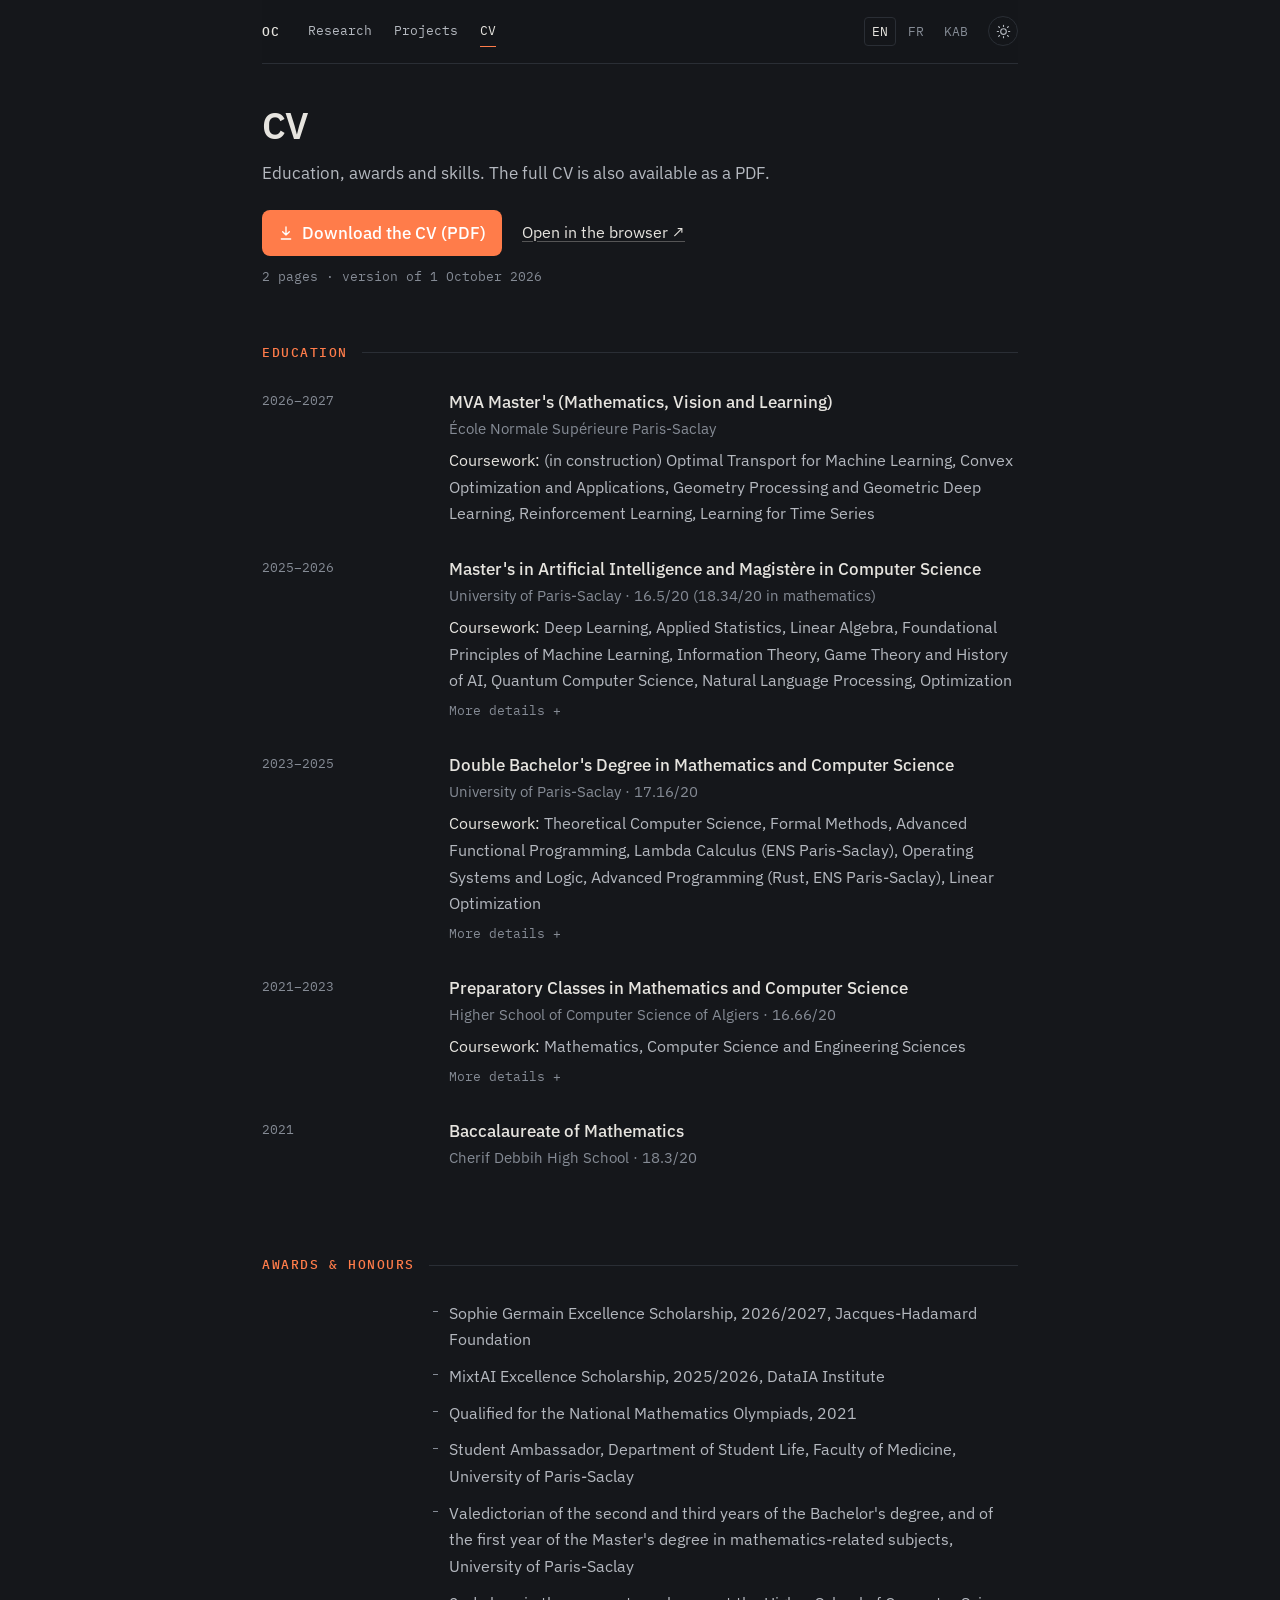
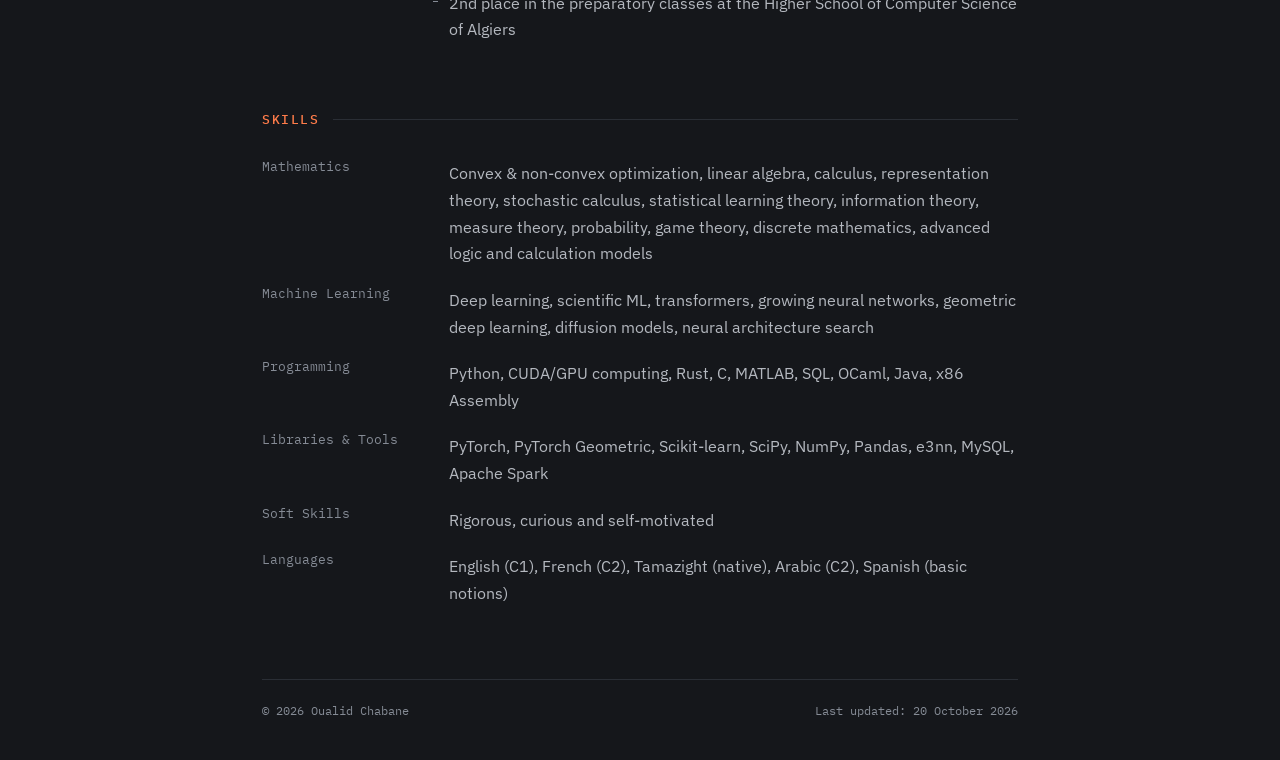
==== cv.html @ d7f4d1bd "Split the site into pages, add live demos and the CV download - Home page now shows only an introduc" ====
<!DOCTYPE html>
<html lang="en">
<head>
<meta charset="UTF-8">
<meta name="viewport" content="width=device-width, initial-scale=1.0">
<title>CV · Oualid Chabane</title>
<script>try{var t=localStorage.getItem("site-theme");if(t)document.documentElement.setAttribute("data-theme",t);}catch(e){}</script>
<link rel="preconnect" href="https://fonts.googleapis.com">
<link rel="preconnect" href="https://fonts.gstatic.com" crossorigin>
<link href="https://fonts.googleapis.com/css2?family=IBM+Plex+Mono:wght@400;500&family=IBM+Plex+Sans:ital,wght@0,400;0,500;0,600;1,400&family=Noto+Sans+Tifinagh&display=swap" rel="stylesheet">
<link rel="stylesheet" href="style.css?v=14">
</head>
<body>

<div class="page">

  <header class="top-bar">
    <a class="top-mark" href="index.html">OC</a>
    <nav class="site-nav" aria-label="Site">
      <a href="research.html" data-i18n="navResearchShort"></a>
      <a href="projects.html" data-i18n="navProjects"></a>
      <a href="cv.html" data-i18n="navCV" class="active" aria-current="page"></a>
    </nav>
    <div class="top-actions">
      <div class="lang-switch">
        <button type="button" data-lang="en" aria-label="English">EN</button>
        <button type="button" data-lang="fr" aria-label="Français">FR</button>
        <button type="button" data-lang="kab" aria-label="Taqbaylit">KAB</button>
      </div>
      <button type="button" class="theme-toggle" aria-label="Switch light / dark theme">
        <svg class="icon-sun" viewBox="0 0 24 24" width="15" height="15" fill="none" stroke="currentColor" stroke-width="1.8" stroke-linecap="round"><circle cx="12" cy="12" r="4.5"/><path d="M12 2v2M12 20v2M4.2 4.2l1.4 1.4M18.4 18.4l1.4 1.4M2 12h2M20 12h2M4.2 19.8l1.4-1.4M18.4 5.6l1.4-1.4"/></svg>
        <svg class="icon-moon" viewBox="0 0 24 24" width="15" height="15" fill="none" stroke="currentColor" stroke-width="1.8" stroke-linejoin="round"><path d="M20.5 13.2A8.5 8.5 0 1 1 10.8 3.5a6.6 6.6 0 0 0 9.7 9.7z"/></svg>
      </button>
    </div>
  </header>

  <main>
    <div class="page-header">
      <h1 data-i18n="navCV"></h1>
      <p class="page-lead" data-i18n="cvLead"></p>
      <div class="cv-actions">
        <a class="cv-download" href="files/Oualid_Chabane_CV.pdf" download="Oualid_Chabane_CV.pdf">
          <svg viewBox="0 0 24 24" width="16" height="16" fill="none" stroke="currentColor" stroke-width="2" stroke-linecap="round" stroke-linejoin="round" aria-hidden="true"><path d="M12 3v12M7 10l5 5 5-5M5 21h14"/></svg>
          <span data-i18n="cvDownload"></span>
        </a>
        <a class="cv-open" href="files/Oualid_Chabane_CV.pdf" target="_blank" rel="noopener"><span data-i18n="cvOpen"></span> ↗</a>
      </div>
      <p class="cv-meta" data-i18n="cvMeta"></p>
    </div>

    <section id="education">
      <h2 data-i18n="navEducation"></h2>
      <ul class="entries" id="education-list"></ul>
    </section>

    <section id="awards">
      <h2 data-i18n="navAwards"></h2>
      <ul class="plain-list" id="awards-list"></ul>
    </section>

    <section id="skills">
      <h2 data-i18n="navSkills"></h2>
      <ul class="entries compact" id="skills-list"></ul>
    </section>
  </main>

  <footer>
    <span data-i18n="footer"></span>
    <span><span data-i18n="lastUpdated"></span>: <span data-i18n="lastUpdatedValue"></span></span>
  </footer>

</div>

<script src="theme.js?v=14"></script>
<script src="i18n.js?v=14"></script>
<script src="lang.js?v=14"></script>
</body>
</html>
---- style.css ----
/* dark by default; theme.js switches to the soft light palette below */
:root {
  --bg: #15171b;
  --text: #e6e4df;
  --text-2: #b4b8bf;
  --muted: #858b95;
  --border: #2a2e35;
  --accent: #ff7c4a;
  --code-bg: #1c1f24;
  /* ink and accent as rgb triplets, read by epicycles.js for the portrait */
  --ink-rgb: 230, 228, 223;
  --accent-rgb: 255, 124, 74;
  --bg-rgb: 21, 23, 27;
  color-scheme: dark;

  --sans: "IBM Plex Sans", "Noto Sans Tifinagh", system-ui, sans-serif;
  --mono: "IBM Plex Mono", ui-monospace, Menlo, monospace;
  --side: 9rem; /* the date / label column */
  --gap: 2rem;
}

:root[data-theme="light"] {
  --bg: #f2efe9;
  --text: #1c1f24;
  --text-2: #464b54;
  --muted: #7b808a;
  --border: #dcd8d0;
  --accent: #cf4d1c;
  --code-bg: #e9e5dd;
  --ink-rgb: 28, 31, 36;
  --accent-rgb: 207, 77, 28;
  --bg-rgb: 242, 239, 233;
  color-scheme: light;
}

* {
  box-sizing: border-box;
}

html {
  font-size: 17px;
  scroll-behavior: smooth;
  -webkit-text-size-adjust: 100%;
}

body {
  margin: 0;
  font-family: var(--sans);
  color: var(--text);
  background: var(--bg);
  line-height: 1.65;
  -webkit-font-smoothing: antialiased;
  transition: background-color 0.2s, color 0.2s;
}

::selection {
  background: rgba(var(--accent-rgb), 0.3);
}

a {
  color: var(--text);
  text-decoration: underline;
  text-decoration-color: rgba(var(--ink-rgb), 0.3);
  text-decoration-thickness: 1px;
  text-underline-offset: 3px;
  transition: color 0.15s, text-decoration-color 0.15s;
}

a:hover {
  color: var(--accent);
  text-decoration-color: currentColor;
}

.mono {
  font-family: var(--mono);
  font-size: 0.85em;
}

.page {
  max-width: 820px;
  margin: 0 auto;
  padding: 0 clamp(16px, 5vw, 32px);
}

/* top bar */

.top-bar {
  position: sticky;
  top: 0;
  z-index: 10;
  display: flex;
  align-items: center;
  gap: 28px;
  padding: 16px 0;
  border-bottom: 1px solid var(--border);
  background: rgba(var(--bg-rgb), 0.88);
  -webkit-backdrop-filter: blur(10px);
  backdrop-filter: blur(10px);
  font-family: var(--mono);
  font-size: 0.78rem;
}

.site-nav {
  display: flex;
  gap: 22px;
  margin-right: auto;
}

.site-nav a {
  padding: 4px 0;
  border-bottom: 1px solid transparent;
  color: var(--text-2);
  text-decoration: none;
}

.site-nav a:hover {
  color: var(--text);
}

.site-nav a.active {
  color: var(--text);
  border-bottom-color: var(--accent);
}

.top-mark {
  font-weight: 500;
  letter-spacing: 0.08em;
  text-decoration: none;
}

.back-link {
  display: inline-block;
  margin-top: 24px;
  font-family: var(--mono);
  font-size: 0.78rem;
  text-decoration: none;
  color: var(--text-2);
}

.top-actions {
  display: flex;
  align-items: center;
  gap: 12px;
}

.lang-switch {
  display: flex;
  gap: 4px;
}

.theme-toggle {
  -webkit-appearance: none;
  appearance: none;
  display: grid;
  place-items: center;
  width: 30px;
  height: 30px;
  padding: 0;
  border: 1px solid var(--border);
  border-radius: 50%;
  background: none;
  color: var(--text-2);
  cursor: pointer;
}

.theme-toggle:hover {
  color: var(--accent);
}

.theme-toggle .icon-moon,
:root[data-theme="light"] .theme-toggle .icon-sun {
  display: none;
}

:root[data-theme="light"] .theme-toggle .icon-moon {
  display: block;
}

.lang-switch button {
  -webkit-appearance: none;
  appearance: none;
  padding: 3px 7px;
  border: 1px solid transparent;
  border-radius: 4px;
  background: none;
  color: var(--muted);
  font: inherit;
  cursor: pointer;
}

.lang-switch button:hover {
  color: var(--text);
}

.lang-switch button.active {
  color: var(--text);
  border-color: var(--border);
}

/* hero */

.hero {
  text-align: center;
  padding: 16px 0 0;
}

.signal-portrait {
  display: block;
  width: 300px;
  max-width: 80%;
  height: auto;
  margin: 0 auto 20px;
}

.site-name {
  margin: 0;
  font-size: 2.5rem;
  font-weight: 600;
  letter-spacing: -0.02em;
  line-height: 1.15;
}

.tagline {
  max-width: 520px;
  margin: 10px auto 0;
  color: var(--text-2);
  font-size: 1.05rem;
}

.contact-row {
  display: flex;
  flex-wrap: wrap;
  justify-content: center;
  gap: 6px 22px;
  margin: 22px 0 0;
  padding: 0;
  list-style: none;
  font-size: 0.92rem;
}

.contact-row .mono {
  color: var(--text-2);
}

.hero-meta {
  margin: 8px 0 0;
  color: var(--muted);
  font-size: 0.85rem;
}

/* page headers on the inner pages */

.page-header {
  padding: 40px 0 0;
}

.page-header h1 {
  margin: 0;
  font-size: 2.2rem;
  font-weight: 600;
  letter-spacing: -0.02em;
  line-height: 1.15;
}

.page-lead {
  max-width: 640px;
  margin: 12px 0 0;
  color: var(--text-2);
  font-size: 1.02rem;
}

/* home: about, selected work, links to the other pages */

.about {
  max-width: 680px;
  margin: 0;
  color: var(--text-2);
}

.features {
  display: grid;
  gap: 18px;
  margin: 0;
  padding: 0;
  list-style: none;
}

.feature {
  display: grid;
  grid-template-columns: 240px minmax(0, 1fr);
  gap: 22px;
  padding: 16px;
  border: 1px solid var(--border);
  border-radius: 10px;
  transition: border-color 0.2s;
}

.feature:hover {
  border-color: rgba(var(--accent-rgb), 0.55);
}

.feature-thumb {
  display: block;
  overflow: hidden;
  border: 1px solid var(--border);
  border-radius: 6px;
  aspect-ratio: 16 / 10;
  align-self: start;
  background: var(--code-bg);
}

.feature-thumb img {
  display: block;
  width: 100%;
  height: 100%;
  object-fit: cover;
  opacity: 0.9;
  transition: transform 0.3s ease, opacity 0.2s;
}

:root[data-theme="light"] .feature-thumb img {
  opacity: 1;
}

.feature:hover .feature-thumb img {
  opacity: 1;
  transform: scale(1.03);
}

.feature-main p {
  margin: 0;
}

.feature-meta {
  font-family: var(--mono);
  font-size: 0.74rem;
  color: var(--muted);
}

.feature-title {
  margin: 6px 0 0;
  font-size: 1.12rem;
  font-weight: 600;
  line-height: 1.3;
}

.feature-title a {
  text-decoration: none;
}

.feature-title a::after {
  content: " →";
  color: var(--muted);
}

.feature-title a:hover::after {
  color: var(--accent);
}

.feature-text {
  margin-top: 8px !important;
  color: var(--text-2);
  font-size: 0.94rem;
}

.more-links {
  display: grid;
  grid-template-columns: repeat(3, minmax(0, 1fr));
  gap: 14px;
}

.more-links a {
  display: flex;
  flex-direction: column;
  gap: 6px;
  padding: 16px;
  border: 1px solid var(--border);
  border-radius: 10px;
  text-decoration: none;
  transition: border-color 0.2s;
}

.more-links a:hover {
  border-color: var(--accent);
}

.more-title {
  font-weight: 600;
  color: var(--text);
}

.more-title::after {
  content: " →";
  color: var(--muted);
}

.more-sub {
  color: var(--muted);
  font-size: 0.85rem;
  line-height: 1.45;
}

/* CV page */

.cv-actions {
  display: flex;
  flex-wrap: wrap;
  align-items: center;
  gap: 12px 20px;
  margin-top: 22px;
}

.cv-download {
  display: inline-flex;
  align-items: center;
  gap: 8px;
  padding: 9px 16px;
  border-radius: 8px;
  background: var(--accent);
  color: #fff;
  font-weight: 500;
  text-decoration: none;
}

.cv-download:hover {
  color: #fff;
  filter: brightness(1.08);
}

.cv-open {
  font-size: 0.92rem;
}

.cv-meta {
  margin: 10px 0 0;
  font-family: var(--mono);
  font-size: 0.74rem;
  color: var(--muted);
}

/* sections */

section {
  padding-top: 56px;
  scroll-margin-top: 24px;
}

h2 {
  margin: 0 0 24px;
  font-family: var(--mono);
  font-size: 0.76rem;
  font-weight: 500;
  letter-spacing: 0.12em;
  text-transform: uppercase;
  color: var(--accent);
  display: flex;
  align-items: center;
  gap: 14px;
}

h2::after {
  content: "";
  flex: 1;
  height: 1px;
  background: var(--border);
}

.entries,
.plain-list {
  list-style: none;
  margin: 0;
  padding: 0;
}

.entry {
  display: grid;
  grid-template-columns: var(--side) minmax(0, 1fr);
  gap: 0 var(--gap);
  margin-bottom: 28px;
}

.entries.compact .entry {
  margin-bottom: 14px;
}

.entry-date {
  padding-top: 3px;
  font-family: var(--mono);
  font-size: 0.78rem;
  color: var(--muted);
  line-height: 1.5;
}

.entry-thumb {
  display: block;
  margin-top: 12px;
  overflow: hidden;
  border: 1px solid var(--border);
  border-radius: 6px;
  aspect-ratio: 16 / 10;
  background: var(--code-bg);
}

.entry-thumb img {
  display: block;
  width: 100%;
  height: 100%;
  object-fit: cover;
  opacity: 0.88;
  transition: transform 0.3s ease, opacity 0.2s;
}

:root[data-theme="light"] .entry-thumb img {
  opacity: 1;
}

.entry-thumb:hover img {
  opacity: 1;
  transform: scale(1.04);
}

.entry-main p {
  margin: 0;
}

.entry-title {
  font-weight: 500;
}

.entry-title a {
  text-decoration: none;
}

.entry-title a::after {
  content: " →";
  color: var(--muted);
  transition: color 0.15s;
}

.entry-title a:hover::after {
  color: var(--accent);
}

.entry-sub {
  color: var(--muted);
  font-size: 0.9rem;
}

.entry-text {
  margin-top: 6px !important;
  color: var(--text-2);
  font-size: 0.95rem;
}

.entry-label {
  color: var(--text);
}

.coursework-more summary {
  display: inline-block;
  margin-top: 6px;
  list-style: none;
  cursor: pointer;
  font-family: var(--mono);
  font-size: 0.75rem;
  color: var(--muted);
}

.coursework-more summary::-webkit-details-marker {
  display: none;
}

.coursework-more summary::after {
  content: " +";
}

.coursework-more[open] summary::after {
  content: " −";
}

.coursework-more summary:hover {
  color: var(--accent);
}

.plain-list {
  padding-left: calc(var(--side) + var(--gap));
}

.plain-list li {
  position: relative;
  margin-bottom: 10px;
  color: var(--text-2);
  font-size: 0.95rem;
}

.plain-list li::before {
  content: "";
  position: absolute;
  left: -16px;
  top: 0.7em;
  width: 5px;
  height: 1px;
  background: var(--muted);
}

/* footer */

footer {
  display: flex;
  justify-content: space-between;
  flex-wrap: wrap;
  gap: 6px 20px;
  margin-top: 72px;
  padding: 20px 0 40px;
  border-top: 1px solid var(--border);
  font-family: var(--mono);
  font-size: 0.72rem;
  color: var(--muted);
}

/* project page */

#project-detail {
  padding-top: 24px;
  font-size: 1.02rem;
  line-height: 1.7;
}

#project-detail h2 {
  display: block;
  margin: 0;
  font-family: var(--sans);
  font-size: 2rem;
  font-weight: 600;
  letter-spacing: -0.02em;
  line-height: 1.2;
  text-transform: none;
  color: var(--text);
}

#project-detail h2::after {
  content: none;
}

#project-detail .period {
  margin: 10px 0 0;
  font-family: var(--mono);
  font-size: 0.8rem;
  color: var(--muted);
}

#project-detail .research-meta {
  margin: 4px 0 28px;
  color: var(--muted);
  font-size: 0.92rem;
}

#project-detail p {
  color: var(--text-2);
}

.project-intro {
  margin-top: 28px;
}

#project-detail .project-intro p {
  color: var(--text);
}

.project-links {
  display: flex;
  flex-wrap: wrap;
  gap: 8px;
  margin: 18px 0 0;
}

.project-links a {
  padding: 5px 12px;
  border: 1px solid var(--border);
  border-radius: 6px;
  font-size: 0.85rem;
  text-decoration: none;
}

.project-links a:hover {
  border-color: var(--accent);
}

#project-detail .detail-heading {
  margin: 40px 0 8px;
  font-size: 1.2rem;
  font-weight: 600;
  letter-spacing: -0.01em;
  color: var(--text);
}

.detail-table {
  margin: 20px 0;
  overflow-x: auto;
}

.detail-table table {
  width: 100%;
  border-collapse: collapse;
  font-size: 0.9rem;
  line-height: 1.45;
  font-variant-numeric: tabular-nums;
}

.detail-table th {
  padding: 8px 14px 8px 0;
  border-bottom: 1px solid var(--muted);
  font-family: var(--mono);
  font-size: 0.75rem;
  font-weight: 500;
  text-align: left;
  color: var(--muted);
  white-space: nowrap;
}

.detail-table td {
  padding: 8px 14px 8px 0;
  border-bottom: 1px solid var(--border);
  color: var(--text-2);
}

.detail-table td:first-child {
  color: var(--text);
}

.katex-display {
  overflow-x: auto;
  overflow-y: hidden;
  padding: 2px 0;
}

.project-pager {
  display: flex;
  justify-content: space-between;
  gap: 24px;
  margin-top: 56px;
  padding-top: 20px;
  border-top: 1px solid var(--border);
  font-size: 0.9rem;
  line-height: 1.4;
}

.project-pager a {
  max-width: 46%;
  color: var(--text-2);
  text-decoration: none;
}

.project-pager a:hover {
  color: var(--accent);
}

.project-pager a.next {
  margin-left: auto;
  text-align: right;
}

/* technology tags, on the home page entries and the project pages */

.tag-list {
  display: flex;
  flex-wrap: wrap;
  gap: 6px;
  margin: 10px 0 0;
  padding: 0;
  list-style: none;
}

.tag-list li {
  padding: 1px 8px;
  border: 1px solid var(--border);
  border-radius: 999px;
  font-family: var(--mono);
  font-size: 0.7rem;
  color: var(--text-2);
}

#project-detail .tag-list {
  margin-top: 14px;
}

.detail-code {
  margin: 20px 0;
  padding: 14px 16px;
  background: var(--code-bg);
  border: 1px solid var(--border);
  border-radius: 6px;
  overflow-x: auto;
  font-size: 0.8rem;
  line-height: 1.55;
}

.detail-code code {
  font-family: var(--mono);
  font-size: 0.8rem;
  line-height: 1.55;
  color: var(--text);
  white-space: pre;
}

.detail-code-caption {
  margin-top: -8px;
  font-size: 0.85rem;
  color: var(--muted) !important;
}

.detail-figure {
  margin: 28px 0;
  text-align: center;
}

.detail-figure img {
  max-width: 100%;
  max-height: 380px;
  border-radius: 6px;
  border: 1px solid var(--border);
  background: #fff;
}

.detail-figure figcaption {
  margin-top: 8px;
  font-size: 0.85rem;
  color: var(--muted);
}

.gallery {
  display: grid;
  grid-template-columns: repeat(auto-fit, minmax(220px, 1fr));
  gap: 12px;
  margin-top: 24px;
}

.gallery img {
  width: 100%;
  border-radius: 6px;
  border: 1px solid var(--border);
}

.no-images {
  font-size: 0.9rem;
  color: var(--muted) !important;
}

/* interactive demos on project pages (demos.js) */

.demo-box {
  margin: 12px 0 8px;
  padding: 16px;
  border: 1px solid var(--border);
  border-radius: 10px;
  background: var(--code-bg);
  font-size: 0.9rem;
}

.demo-controls {
  display: flex;
  flex-wrap: wrap;
  align-items: center;
  gap: 10px 14px;
  margin-bottom: 14px;
}

.demo-slider + .demo-plot + .demo-controls {
  margin: 14px 0 0;
}

.demo-controls label {
  display: inline-flex;
  align-items: center;
  gap: 6px;
  color: var(--text-2);
  font-size: 0.82rem;
}

.demo-box select,
.demo-box button {
  padding: 4px 10px;
  border: 1px solid var(--border);
  border-radius: 6px;
  background: var(--bg);
  color: var(--text);
  font: inherit;
  font-size: 0.82rem;
  cursor: pointer;
}

.demo-box button:hover,
.demo-box select:hover {
  border-color: var(--accent);
}

.demo-box button.primary {
  border-color: var(--accent);
  background: var(--accent);
  color: #fff;
}

.demo-canvases {
  display: grid;
  grid-template-columns: repeat(2, minmax(0, 1fr));
  gap: 14px;
}

.demo-canvases.three {
  grid-template-columns: repeat(3, minmax(0, 1fr));
}

.demo-panel {
  display: flex;
  flex-direction: column;
  align-items: flex-start;
  gap: 8px;
  min-width: 0;
}

.demo-canvas {
  display: block;
  border: 1px solid var(--border);
  border-radius: 6px;
  touch-action: none;
  cursor: crosshair;
}

.demo-canvas.wide {
  cursor: default;
}

#project-detail .demo-label,
#project-detail .demo-readout,
#project-detail .demo-hint {
  margin: 0;
}

#project-detail .demo-label {
  font-family: var(--mono);
  font-size: 0.72rem;
  color: var(--muted);
}

#project-detail .demo-readout {
  font-family: var(--mono);
  font-size: 0.75rem;
  line-height: 1.5;
  color: var(--text-2);
  font-variant-numeric: tabular-nums;
}

#project-detail .demo-hint {
  margin-top: 12px;
  font-size: 0.85rem;
  line-height: 1.55;
  color: var(--muted);
}

.demo-slider {
  display: flex;
  flex-direction: column;
  gap: 6px;
  margin-top: 14px;
}

.demo-slider input[type="range"] {
  width: 100%;
  margin: 0;
  accent-color: var(--accent);
}

.demo-plot {
  display: block;
  margin-top: 6px;
}

.tag-list li.demo-tag {
  padding: 0;
  border-color: var(--accent);
}

.tag-list li.demo-tag a {
  display: block;
  padding: 1px 8px;
  color: var(--accent);
  text-decoration: none;
}

/* small screens: the date column moves above each entry */

@media (max-width: 640px) {
  .top-bar {
    flex-wrap: wrap;
    justify-content: space-between;
    gap: 10px;
    padding: 12px 0 10px;
  }

  .site-nav {
    order: 3;
    width: 100%;
    margin-right: 0;
  }

  .page-header h1 {
    font-size: 1.8rem;
  }

  .feature {
    grid-template-columns: minmax(0, 1fr);
    gap: 14px;
  }

  .more-links {
    grid-template-columns: minmax(0, 1fr);
  }

  .site-name {
    font-size: 2rem;
  }

  .signal-portrait {
    width: 240px;
  }

  .entry {
    grid-template-columns: 1fr;
    margin-bottom: 24px;
  }

  .entry-date {
    padding-top: 0;
    margin-bottom: 2px;
  }

  .entry-thumb {
    max-width: 240px;
    margin: 8px 0 10px;
  }

  .plain-list {
    padding-left: 16px;
  }

  #project-detail h2 {
    font-size: 1.6rem;
  }

  .demo-canvases,
  .demo-canvases.three {
    grid-template-columns: minmax(0, 1fr);
  }
}
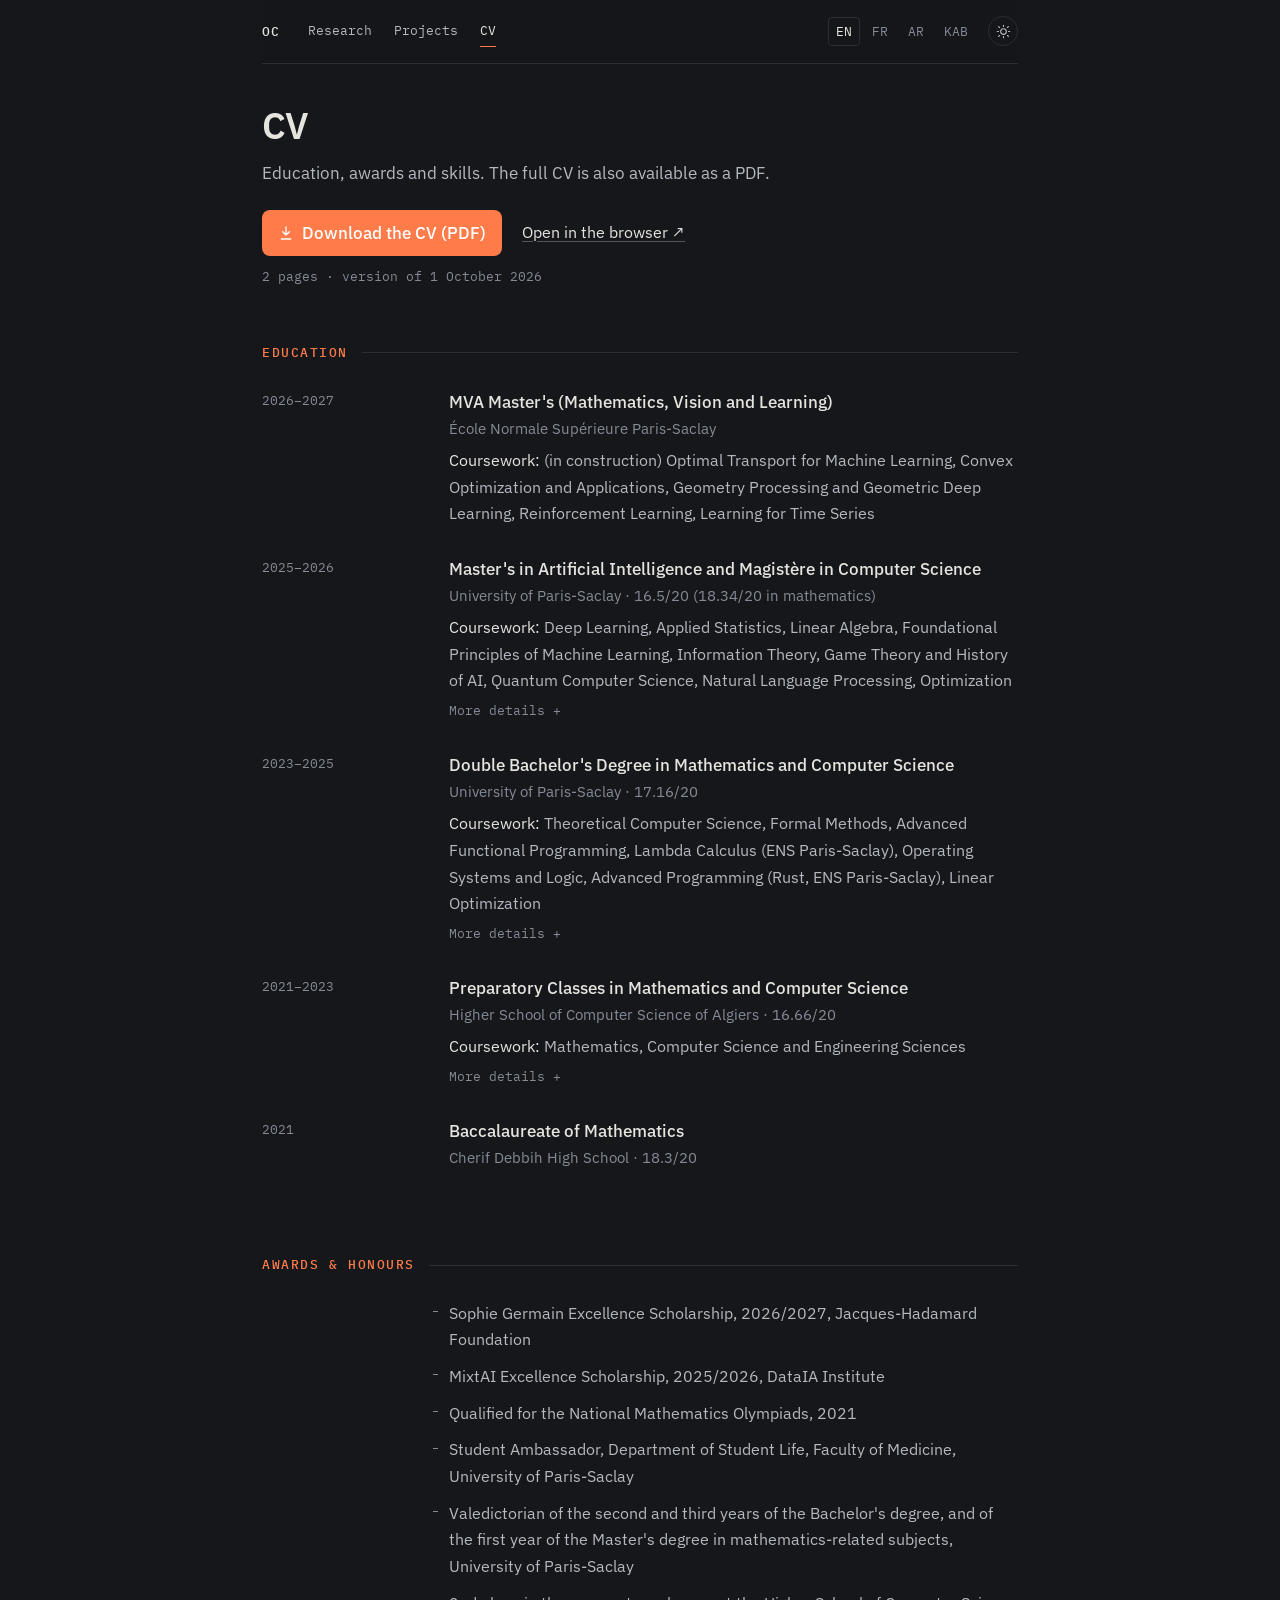
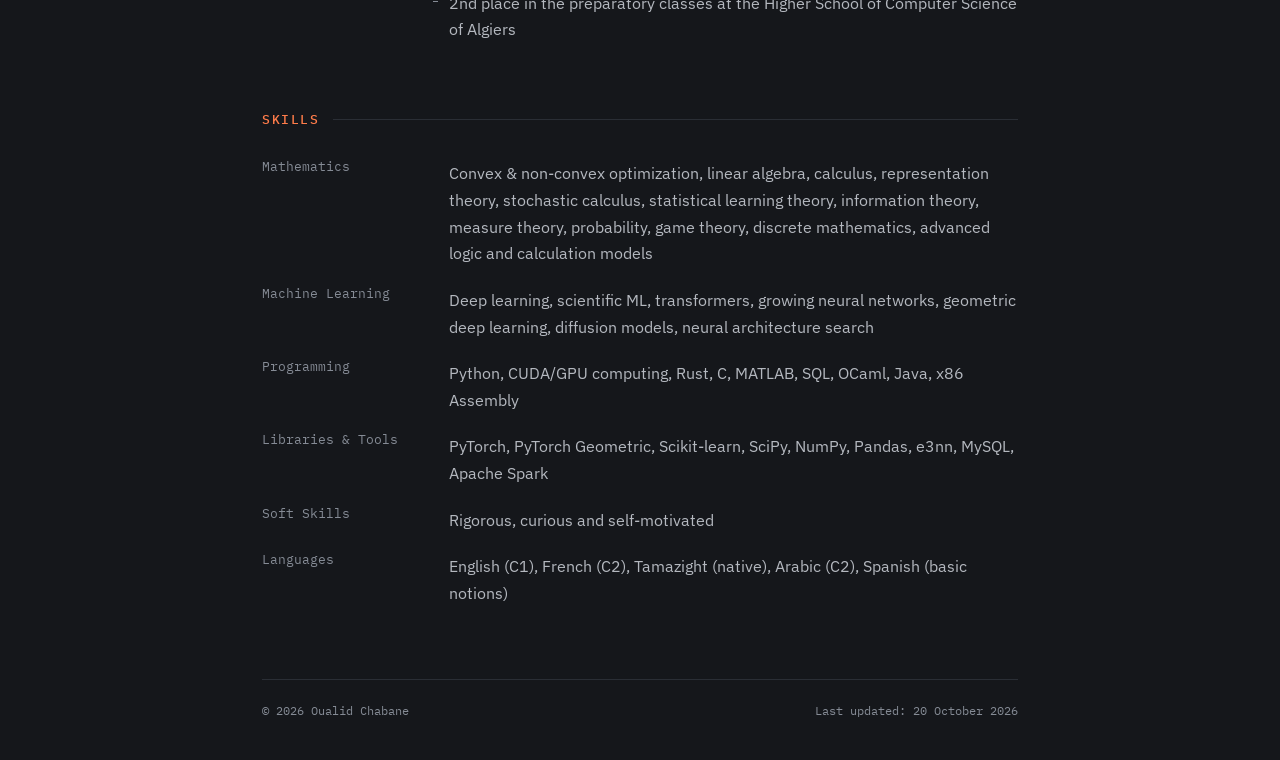
==== commit 4fcf6b8e: "Add Arabic, with a right-to-left layout - Arabic UI, CV, research and project texts, and demo string" ====
--- a/cv.html
+++ b/cv.html
@@ -4,11 +4,11 @@
 <meta charset="UTF-8">
 <meta name="viewport" content="width=device-width, initial-scale=1.0">
 <title>CV · Oualid Chabane</title>
-<script>try{var t=localStorage.getItem("site-theme");if(t)document.documentElement.setAttribute("data-theme",t);}catch(e){}</script>
+<script>try{var t=localStorage.getItem("site-theme");if(t)document.documentElement.setAttribute("data-theme",t);if(localStorage.getItem("site-lang")==="ar"){document.documentElement.lang="ar";document.documentElement.dir="rtl";}}catch(e){}</script>
 <link rel="preconnect" href="https://fonts.googleapis.com">
 <link rel="preconnect" href="https://fonts.gstatic.com" crossorigin>
-<link href="https://fonts.googleapis.com/css2?family=IBM+Plex+Mono:wght@400;500&family=IBM+Plex+Sans:ital,wght@0,400;0,500;0,600;1,400&family=Noto+Sans+Tifinagh&display=swap" rel="stylesheet">
-<link rel="stylesheet" href="style.css?v=14">
+<link href="https://fonts.googleapis.com/css2?family=IBM+Plex+Mono:wght@400;500&family=IBM+Plex+Sans:ital,wght@0,400;0,500;0,600;1,400&family=IBM+Plex+Sans+Arabic:wght@400;500;600&family=Noto+Sans+Tifinagh&display=swap" rel="stylesheet">
+<link rel="stylesheet" href="style.css?v=18">
 </head>
 <body>
 
@@ -25,6 +25,7 @@
       <div class="lang-switch">
         <button type="button" data-lang="en" aria-label="English">EN</button>
         <button type="button" data-lang="fr" aria-label="Français">FR</button>
+        <button type="button" data-lang="ar" aria-label="العربية">AR</button>
         <button type="button" data-lang="kab" aria-label="Taqbaylit">KAB</button>
       </div>
       <button type="button" class="theme-toggle" aria-label="Switch light / dark theme">
@@ -65,14 +66,14 @@
   </main>
 
   <footer>
-    <span data-i18n="footer"></span>
+    <span data-i18n="footer" dir="auto"></span>
     <span><span data-i18n="lastUpdated"></span>: <span data-i18n="lastUpdatedValue"></span></span>
   </footer>
 
 </div>
 
-<script src="theme.js?v=14"></script>
-<script src="i18n.js?v=14"></script>
-<script src="lang.js?v=14"></script>
+<script src="theme.js?v=18"></script>
+<script src="i18n.js?v=18"></script>
+<script src="lang.js?v=18"></script>
 </body>
 </html>
--- a/style.css
+++ b/style.css
@@ -13,8 +13,8 @@
   --bg-rgb: 21, 23, 27;
   color-scheme: dark;
 
-  --sans: "IBM Plex Sans", "Noto Sans Tifinagh", system-ui, sans-serif;
-  --mono: "IBM Plex Mono", ui-monospace, Menlo, monospace;
+  --sans: "IBM Plex Sans", "IBM Plex Sans Arabic", "Noto Sans Tifinagh", system-ui, sans-serif;
+  --mono: "IBM Plex Mono", "IBM Plex Sans Arabic", ui-monospace, Menlo, monospace;
   --side: 9rem; /* the date / label column */
   --gap: 2rem;
 }
@@ -103,7 +103,7 @@
 .site-nav {
   display: flex;
   gap: 22px;
-  margin-right: auto;
+  margin-inline-end: auto;
 }
 
 .site-nav a {
@@ -583,7 +583,7 @@
 }
 
 .plain-list {
-  padding-left: calc(var(--side) + var(--gap));
+  padding-inline-start: calc(var(--side) + var(--gap));
 }
 
 .plain-list li {
@@ -596,7 +596,7 @@
 .plain-list li::before {
   content: "";
   position: absolute;
-  left: -16px;
+  inset-inline-start: -16px;
   top: 0.7em;
   width: 5px;
   height: 1px;
@@ -713,7 +713,7 @@
   font-family: var(--mono);
   font-size: 0.75rem;
   font-weight: 500;
-  text-align: left;
+  text-align: start;
   color: var(--muted);
   white-space: nowrap;
 }
@@ -756,8 +756,8 @@
 }
 
 .project-pager a.next {
-  margin-left: auto;
-  text-align: right;
+  margin-inline-start: auto;
+  text-align: end;
 }
 
 /* technology tags, on the home page entries and the project pages */
@@ -985,6 +985,65 @@
   padding: 1px 8px;
   color: var(--accent);
   text-decoration: none;
+}
+
+/* Arabic: right-to-left layout, arrows that point the reading way, and no
+   letter-spacing or capitals, which would break the joined Arabic script */
+
+:root[lang="ar"] {
+  font-size: 17.5px;
+}
+
+:root[lang="ar"] body {
+  line-height: 1.8;
+}
+
+:root[lang="ar"] * {
+  letter-spacing: 0 !important;
+}
+
+:root[lang="ar"] h2 {
+  font-family: var(--sans);
+  font-size: 0.86rem;
+  font-weight: 600;
+  text-transform: none;
+}
+
+:root[lang="ar"] .entry-date,
+:root[lang="ar"] .feature-meta,
+:root[lang="ar"] .demo-label,
+:root[lang="ar"] .cv-meta,
+:root[lang="ar"] .site-nav,
+:root[lang="ar"] .back-link,
+:root[lang="ar"] .coursework-more summary {
+  font-family: var(--sans);
+}
+
+:root[dir="rtl"] .entry-title a::after,
+:root[dir="rtl"] .feature-title a::after,
+:root[dir="rtl"] .more-title::after {
+  content: " ←";
+}
+
+/* write-ups shown in English on the Arabic page */
+.details-note {
+  margin: 32px 0 -8px !important;
+  padding: 8px 12px;
+  border-inline-start: 2px solid var(--accent);
+  background: var(--code-bg);
+  font-size: 0.88rem;
+  color: var(--text-2) !important;
+}
+
+.project-details[dir="ltr"] {
+  text-align: left;
+}
+
+/* code, formulas and canvases always read left to right */
+.detail-code,
+.katex-display {
+  direction: ltr;
+  text-align: left;
 }
 
 /* small screens: the date column moves above each entry */
@@ -1000,7 +1059,7 @@
   .site-nav {
     order: 3;
     width: 100%;
-    margin-right: 0;
+    margin-inline-end: 0;
   }
 
   .page-header h1 {
@@ -1040,7 +1099,7 @@
   }
 
   .plain-list {
-    padding-left: 16px;
+    padding-inline-start: 16px;
   }
 
   #project-detail h2 {
